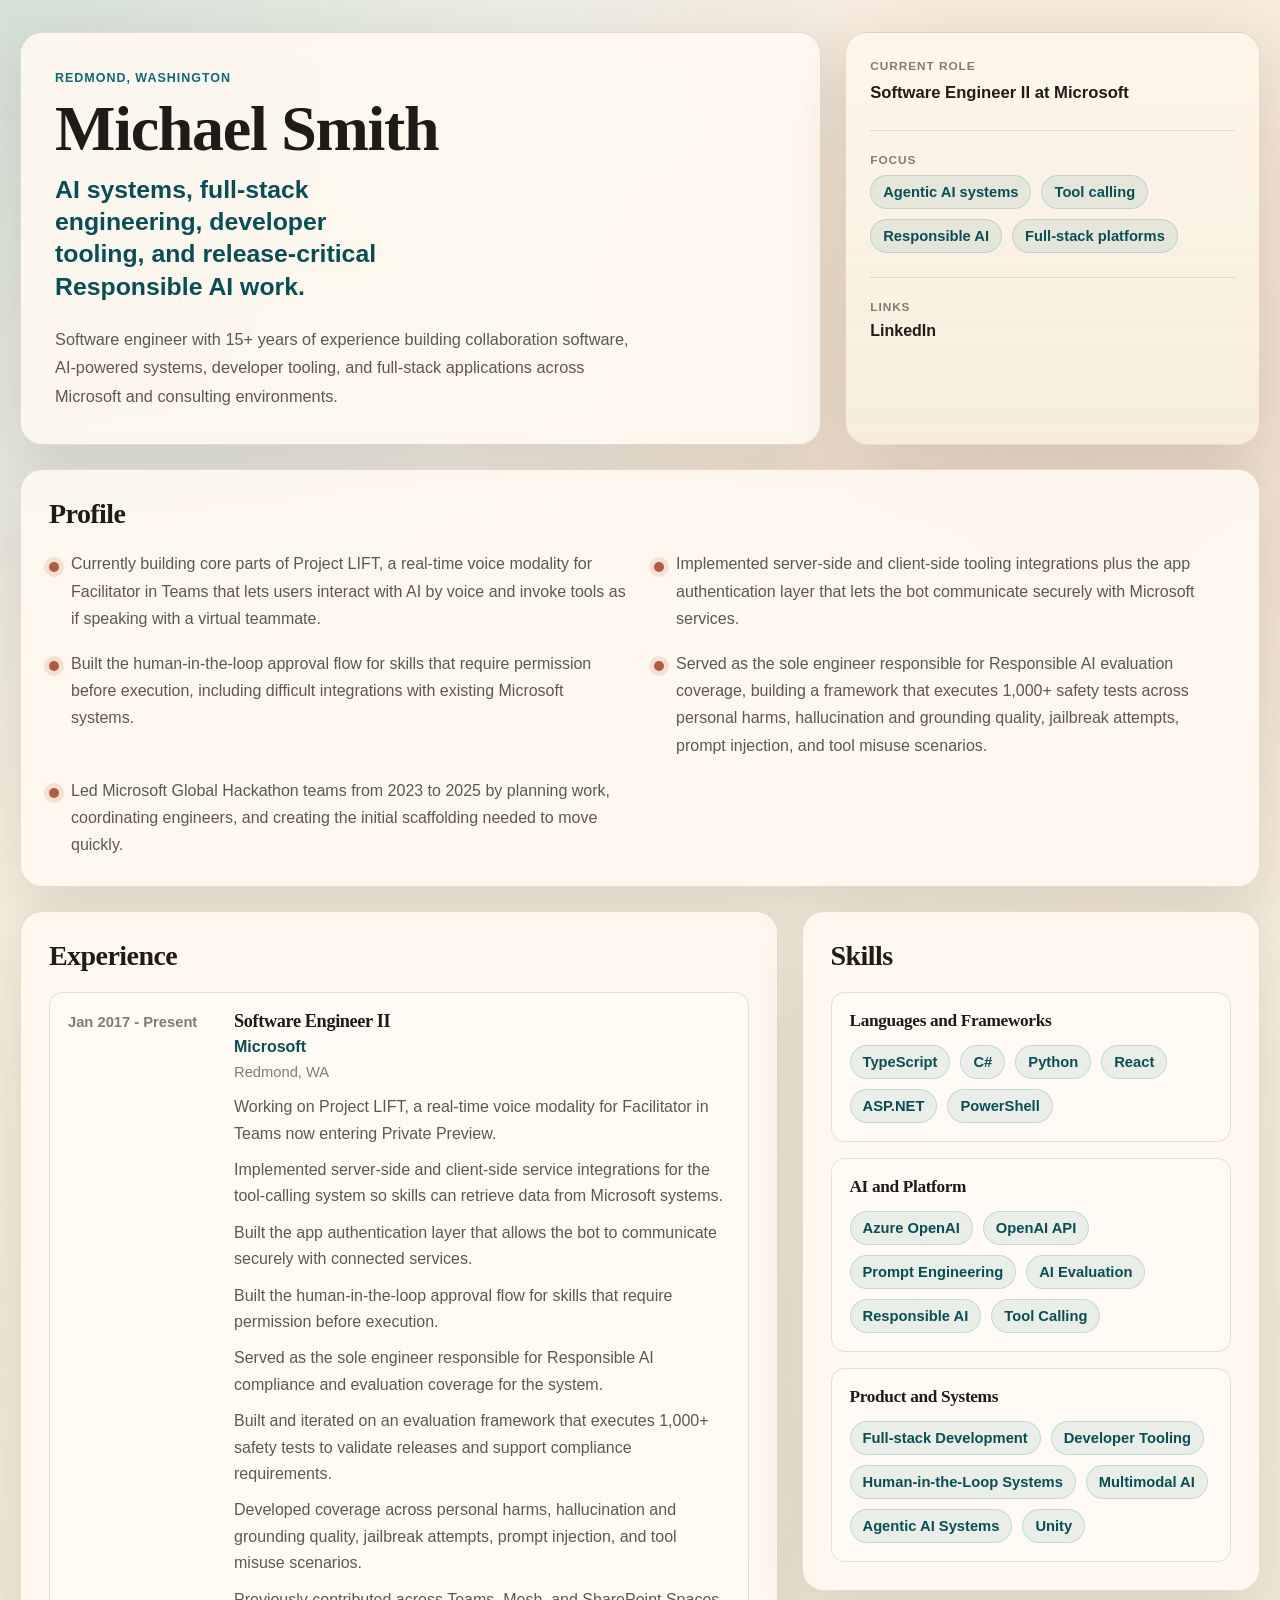
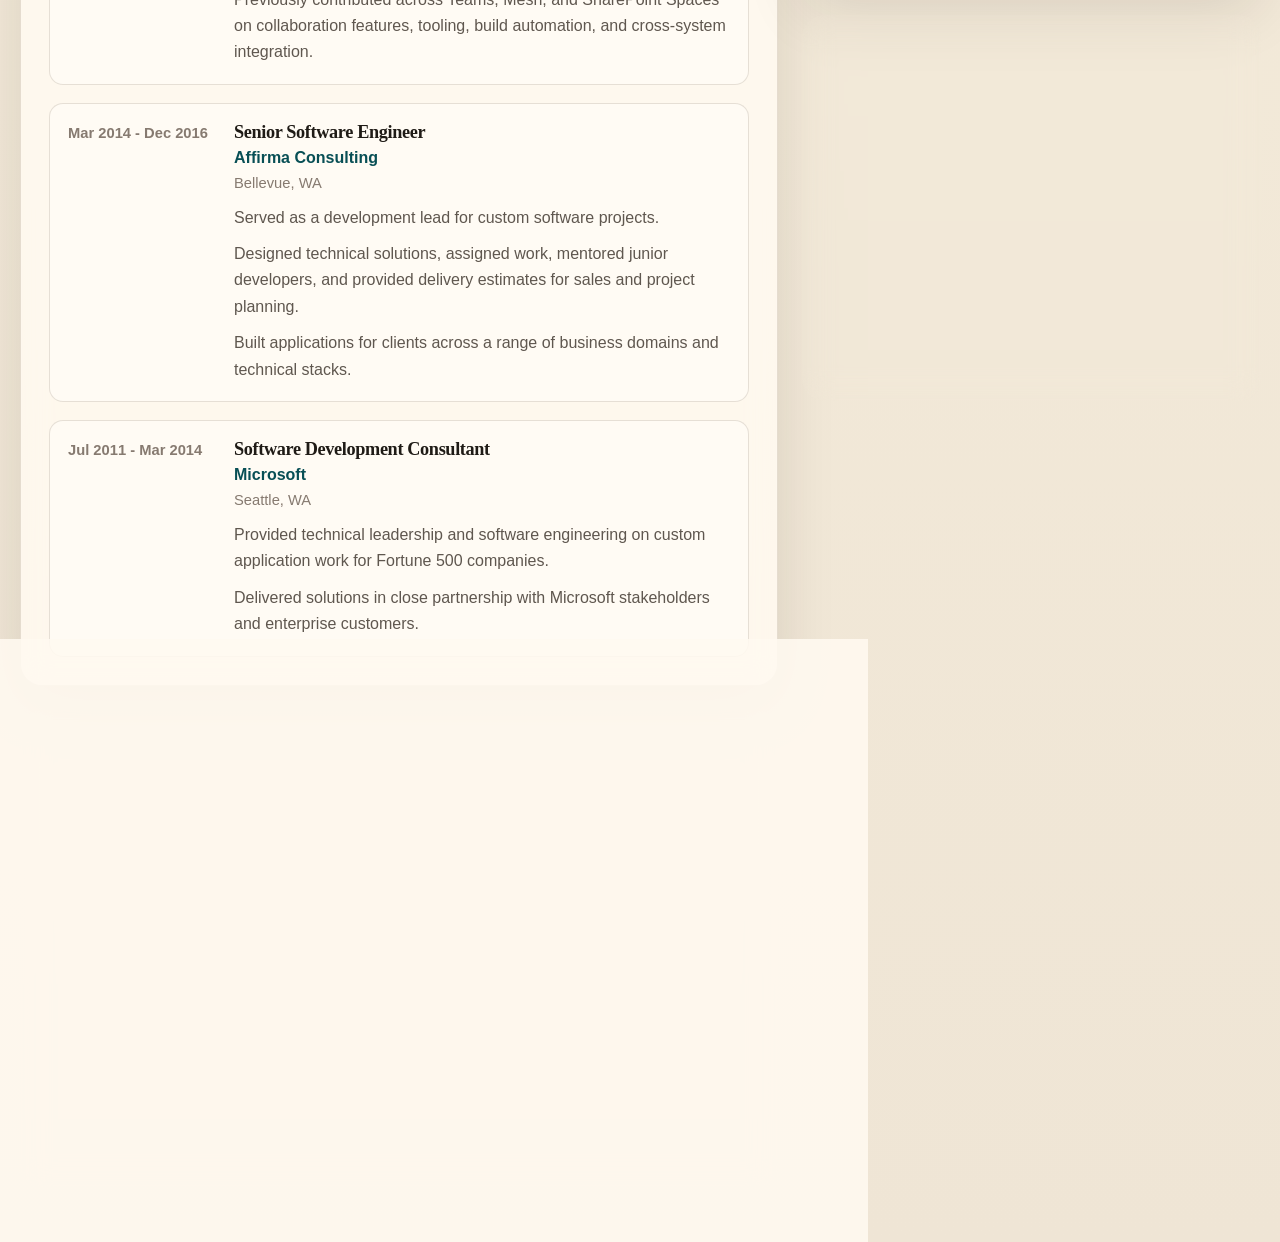
==== index.html @ fc7ee1d2 "Static site updates" ====
<!DOCTYPE html>
<html lang="en">
<head>
  <meta charset="UTF-8">
  <meta name="viewport" content="width=device-width, initial-scale=1.0">
  <meta name="description" content="Resume site for Michael Smith, Software Engineer II at Microsoft focused on AI systems, developer tooling, and full-stack engineering.">
  <title>Michael Smith | Resume</title>
  <link rel="stylesheet" href="styles.css">
</head>
<body>
  <div class="page-shell">
    <header class="hero">
      <div class="hero-copy">
        <p class="eyebrow" id="hero-location"></p>
        <h1 id="hero-name"></h1>
        <p class="hero-title" id="hero-headline"></p>
        <p class="hero-summary" id="hero-summary"></p>
      </div>
      <aside class="hero-card">
        <div class="hero-card-section">
          <p class="card-label">Current role</p>
          <p class="card-value" id="hero-role"></p>
        </div>
        <div class="hero-card-section">
          <p class="card-label">Focus</p>
          <ul class="tag-list" id="hero-focus"></ul>
        </div>
        <div class="hero-card-section">
          <p class="card-label">Links</p>
          <ul class="link-list" id="hero-links"></ul>
        </div>
      </aside>
    </header>

    <main class="content-grid">
      <section class="content-panel section-summary">
        <h2>Profile</h2>
        <div id="profile-points" class="bullet-list"></div>
      </section>

      <section class="content-panel section-experience">
        <h2>Experience</h2>
        <div id="experience-list" class="timeline"></div>
      </section>

      <section class="content-panel section-projects">
        <h2>Selected Projects</h2>
        <div id="project-list" class="stack-list"></div>
      </section>

      <section class="content-panel section-skills">
        <h2>Skills</h2>
        <div id="skill-groups" class="skill-groups"></div>
      </section>

      <section class="content-panel section-education">
        <h2>Education</h2>
        <div id="education-list" class="stack-list"></div>
      </section>
    </main>
  </div>

  <script src="resume-data.js"></script>
  <script src="app.js"></script>
</body>
</html>
---- styles.css ----
:root {
  --bg: #f5efe3;
  --bg-accent: #e8dcc1;
  --panel: rgba(255, 250, 241, 0.88);
  --panel-strong: rgba(255, 248, 236, 0.96);
  --text: #1f1b16;
  --muted: #5f574f;
  --soft: #867a70;
  --line: rgba(77, 57, 34, 0.14);
  --accent: #0b6b73;
  --accent-strong: #084f55;
  --accent-warm: #b55a3c;
  --shadow: 0 20px 60px rgba(39, 28, 14, 0.12);
  --radius: 22px;
  --radius-sm: 14px;
  --content-width: 1360px;
  --body-font: "Aptos", "Segoe UI Variable Text", "Segoe UI", sans-serif;
  --display-font: "Iowan Old Style", "Palatino Linotype", "Book Antiqua", serif;
}

* {
  box-sizing: border-box;
}

html {
  scroll-behavior: smooth;
}

body {
  margin: 0;
  min-height: 100vh;
  font-family: var(--body-font);
  color: var(--text);
  background:
    radial-gradient(circle at top left, rgba(11, 107, 115, 0.16), transparent 28%),
    radial-gradient(circle at 85% 12%, rgba(181, 90, 60, 0.18), transparent 24%),
    linear-gradient(180deg, #fbf6ea 0%, #f3ead9 46%, #efe5d5 100%);
}

body::before {
  content: "";
  position: fixed;
  inset: 0;
  pointer-events: none;
  background-image:
    linear-gradient(rgba(255, 255, 255, 0.22) 1px, transparent 1px),
    linear-gradient(90deg, rgba(255, 255, 255, 0.18) 1px, transparent 1px);
  background-size: 48px 48px;
  mask-image: linear-gradient(180deg, rgba(0, 0, 0, 0.35), transparent 70%);
}

.page-shell {
  position: relative;
  width: min(100% - 40px, var(--content-width));
  margin: 0 auto;
  padding: 32px 0 56px;
}

.hero {
  display: grid;
  grid-template-columns: minmax(0, 1.7fr) minmax(320px, 0.88fr);
  gap: 24px;
  align-items: stretch;
  margin-bottom: 24px;
}

.hero-copy,
.hero-card,
.content-panel {
  border: 1px solid var(--line);
  background: var(--panel);
  border-radius: var(--radius);
  box-shadow: var(--shadow);
  backdrop-filter: blur(14px);
}

.hero-copy {
  padding: 38px 34px 34px;
}

.eyebrow {
  margin: 0 0 14px;
  color: var(--accent);
  font-weight: 700;
  letter-spacing: 0.08em;
  text-transform: uppercase;
  font-size: 0.78rem;
}

h1,
h2,
h3 {
  font-family: var(--display-font);
  letter-spacing: -0.02em;
}

h1 {
  margin: 0;
  font-size: clamp(2.6rem, 5vw, 4.6rem);
  line-height: 0.95;
}

.hero-title {
  margin: 14px 0 0;
  max-width: 24ch;
  color: var(--accent-strong);
  font-size: clamp(1.2rem, 2vw, 1.55rem);
  line-height: 1.3;
  font-weight: 700;
}

.hero-summary {
  margin: 22px 0 0;
  max-width: 64ch;
  color: var(--muted);
  font-size: 1.02rem;
  line-height: 1.75;
}

.hero-card {
  padding: 26px 24px;
  background:
    linear-gradient(180deg, rgba(255, 247, 235, 0.97), rgba(245, 235, 219, 0.92)),
    var(--panel-strong);
}

.hero-card-section + .hero-card-section {
  margin-top: 24px;
  padding-top: 22px;
  border-top: 1px solid var(--line);
}

.card-label {
  margin: 0 0 8px;
  color: var(--soft);
  text-transform: uppercase;
  letter-spacing: 0.08em;
  font-size: 0.74rem;
  font-weight: 700;
}

.card-value {
  margin: 0;
  font-size: 1.04rem;
  line-height: 1.5;
  font-weight: 700;
}

.tag-list,
.link-list,
.bullet-list ul,
.entry-bullets,
.chip-list {
  list-style: none;
  padding: 0;
  margin: 0;
}

.tag-list,
.chip-list {
  display: flex;
  flex-wrap: wrap;
  gap: 10px;
}

.tag-list li,
.chip-list li {
  padding: 8px 12px;
  border-radius: 999px;
  background: rgba(11, 107, 115, 0.09);
  color: var(--accent-strong);
  border: 1px solid rgba(11, 107, 115, 0.16);
  font-size: 0.92rem;
  font-weight: 600;
}

.link-list {
  display: grid;
  gap: 10px;
}

.link-list a {
  color: var(--text);
  text-decoration: none;
  font-weight: 600;
}

.link-list a:hover,
.link-list a:focus-visible {
  color: var(--accent);
}

.content-grid {
  display: grid;
  grid-template-columns: minmax(0, 1.52fr) minmax(320px, 0.92fr);
  grid-template-areas:
    "summary summary"
    "experience skills"
    "experience education"
    "projects education";
  gap: 24px;
  align-items: start;
}

.content-panel {
  padding: 28px;
  animation: rise 560ms ease both;
}

.section-summary,
.section-experience,
.section-projects {
  grid-column: 1;
}

.section-skills,
.section-education {
  grid-column: 2;
}

.section-summary {
  grid-area: summary;
}

.section-experience {
  grid-area: experience;
}

.section-projects {
  grid-area: projects;
}

.section-skills {
  grid-area: skills;
}

.section-education {
  grid-area: education;
}

.section-summary {
  animation-delay: 50ms;
}

.section-experience {
  animation-delay: 120ms;
}

.section-projects {
  animation-delay: 180ms;
}

.section-skills {
  animation-delay: 90ms;
}

.section-education {
  animation-delay: 160ms;
}

h2 {
  margin: 0 0 20px;
  font-size: 1.75rem;
}

.bullet-list ul {
  display: grid;
  gap: 14px;
}

.bullet-list li {
  position: relative;
  padding-left: 22px;
  color: var(--muted);
  line-height: 1.7;
}

.bullet-list li::before {
  content: "";
  position: absolute;
  left: 0;
  top: 0.72em;
  width: 10px;
  height: 10px;
  border-radius: 50%;
  background: var(--accent-warm);
  box-shadow: 0 0 0 5px rgba(181, 90, 60, 0.14);
}

.timeline {
  display: grid;
  gap: 18px;
}

.timeline-entry,
.stack-entry,
.skill-group {
  border: 1px solid var(--line);
  border-radius: var(--radius-sm);
  background: rgba(255, 252, 246, 0.82);
}

.timeline-entry {
  display: grid;
  grid-template-columns: 148px minmax(0, 1fr);
  gap: 18px;
  padding: 18px;
}

.entry-dates {
  color: var(--soft);
  font-size: 0.92rem;
  line-height: 1.5;
  font-weight: 700;
}

.entry-role {
  margin: 0;
  font-size: 1.14rem;
}

.entry-company {
  margin: 6px 0 0;
  color: var(--accent-strong);
  font-weight: 700;
}

.entry-location {
  margin: 8px 0 0;
  color: var(--soft);
  font-size: 0.92rem;
}

.entry-bullets {
  display: grid;
  gap: 10px;
  margin-top: 14px;
}

.entry-bullets li {
  color: var(--muted);
  line-height: 1.65;
}

.stack-list {
  display: grid;
  gap: 16px;
}

.stack-entry {
  padding: 18px;
}

.stack-head {
  display: flex;
  justify-content: space-between;
  gap: 16px;
  align-items: baseline;
}

.stack-title {
  margin: 0;
  font-size: 1.12rem;
}

.stack-meta {
  color: var(--soft);
  font-size: 0.92rem;
  white-space: nowrap;
}

.stack-subtitle {
  margin: 6px 0 0;
  color: var(--accent-strong);
  font-weight: 700;
}

.stack-entry p {
  margin: 12px 0 0;
  color: var(--muted);
  line-height: 1.65;
}

.skill-groups {
  display: grid;
  gap: 16px;
}

.skill-group {
  padding: 18px;
}

.skill-group h3 {
  margin: 0 0 14px;
  font-size: 1.08rem;
}

@keyframes rise {
  from {
    opacity: 0;
    transform: translateY(16px);
  }

  to {
    opacity: 1;
    transform: translateY(0);
  }
}

@media (max-width: 980px) {
  .hero {
    grid-template-columns: 1fr;
  }

  .content-grid {
    grid-template-columns: 1fr;
    grid-template-areas:
      "summary"
      "experience"
      "projects"
      "skills"
      "education";
  }

  .section-summary,
  .section-experience,
  .section-projects,
  .section-skills,
  .section-education {
    grid-column: auto;
  }
}

@media (min-width: 1100px) {
  .section-summary .bullet-list ul {
    grid-template-columns: repeat(2, minmax(0, 1fr));
    column-gap: 28px;
    row-gap: 18px;
  }
}

@media (max-width: 720px) {
  .page-shell {
    width: min(100% - 18px, var(--content-width));
    padding-top: 18px;
  }

  .hero-copy,
  .hero-card,
  .content-panel {
    padding: 22px;
  }

  .timeline-entry {
    grid-template-columns: 1fr;
  }

  .stack-head {
    flex-direction: column;
    align-items: flex-start;
  }
}

@media print {
  body {
    background: #ffffff;
  }

  body::before {
    display: none;
  }

  .page-shell {
    width: 100%;
    margin: 0;
    padding: 0;
  }

  .hero-copy,
  .hero-card,
  .content-panel,
  .timeline-entry,
  .stack-entry,
  .skill-group {
    box-shadow: none;
    background: #ffffff;
    border-color: rgba(0, 0, 0, 0.14);
  }
}
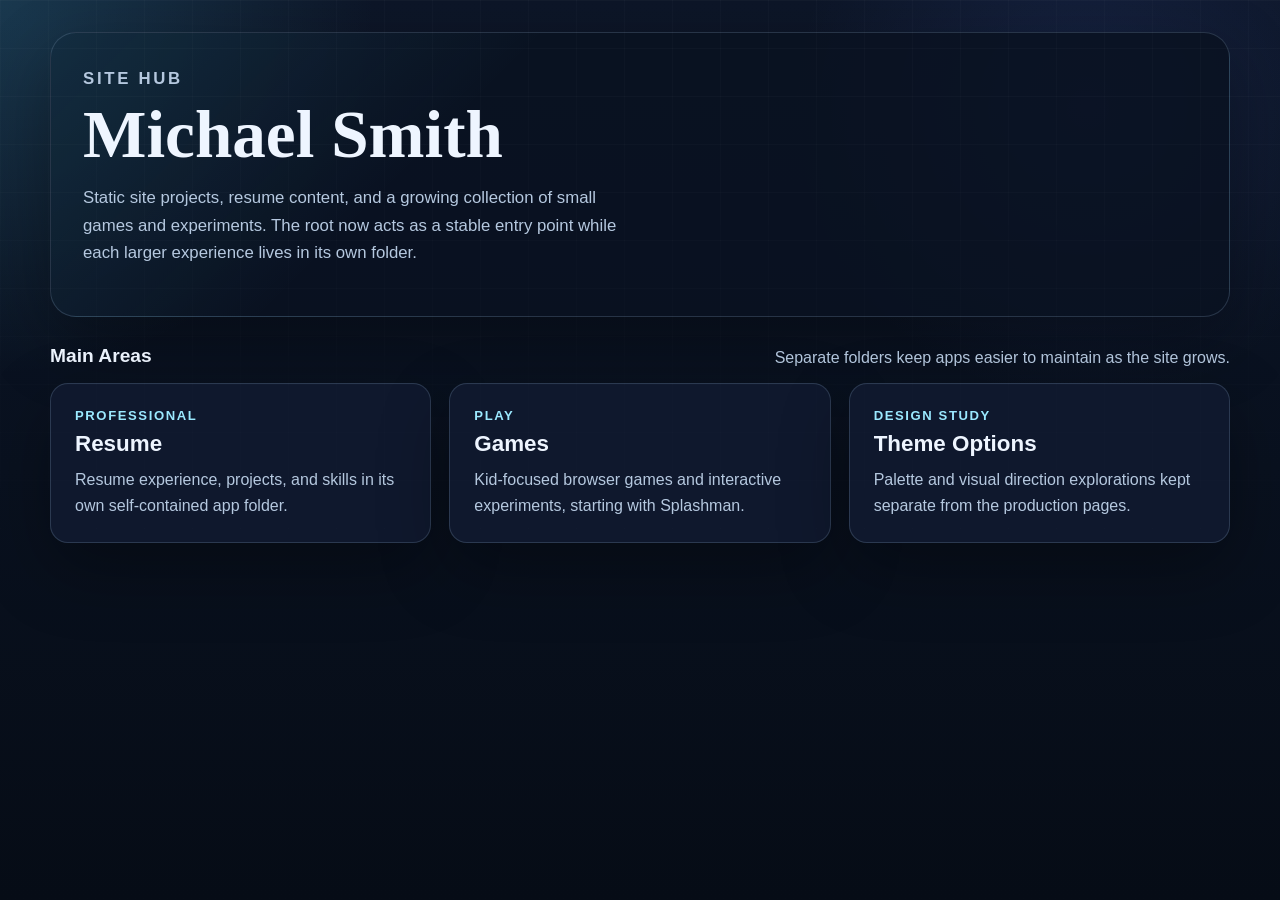
==== commit fefb2857: "Restructure site to clean it up a bit" ====
--- a/index.html
+++ b/index.html
@@ -3,64 +3,44 @@
 <head>
   <meta charset="UTF-8">
   <meta name="viewport" content="width=device-width, initial-scale=1.0">
-  <meta name="description" content="Resume site for Michael Smith, Software Engineer II at Microsoft focused on AI systems, developer tooling, and full-stack engineering.">
-  <title>Michael Smith | Resume</title>
-  <link rel="stylesheet" href="styles.css">
+  <meta name="description" content="Michael Smith's site hub for resume content, games, and experiments.">
+  <title>Michael Smith</title>
+  <link rel="stylesheet" href="shared/css/hub.css">
 </head>
 <body>
-  <div class="page-shell">
-    <header class="hero">
-      <div class="hero-copy">
-        <p class="eyebrow" id="hero-location"></p>
-        <h1 id="hero-name"></h1>
-        <p class="hero-title" id="hero-headline"></p>
-        <p class="hero-summary" id="hero-summary"></p>
+  <main class="site-shell">
+    <section class="hero">
+      <p class="eyebrow">Site Hub</p>
+      <h1>Michael Smith</h1>
+      <p>
+        Static site projects, resume content, and a growing collection of small games and experiments. The root now
+        acts as a stable entry point while each larger experience lives in its own folder.
+      </p>
+    </section>
+
+    <section class="section">
+      <div class="section-header">
+        <h2>Main Areas</h2>
+        <p>Separate folders keep apps easier to maintain as the site grows.</p>
       </div>
-      <aside class="hero-card">
-        <div class="hero-card-section">
-          <p class="card-label">Current role</p>
-          <p class="card-value" id="hero-role"></p>
-        </div>
-        <div class="hero-card-section">
-          <p class="card-label">Focus</p>
-          <ul class="tag-list" id="hero-focus"></ul>
-        </div>
-        <div class="hero-card-section">
-          <p class="card-label">Links</p>
-          <ul class="link-list" id="hero-links"></ul>
-        </div>
-      </aside>
-    </header>
-
-    <main class="content-grid">
-      <section class="content-panel section-summary">
-        <h2>Profile</h2>
-        <div id="profile-points" class="bullet-list"></div>
-      </section>
-
-      <section class="content-panel section-experience">
-        <h2>Experience</h2>
-        <div id="experience-list" class="timeline"></div>
-      </section>
-
-      <section class="content-panel section-projects">
-        <h2>Selected Projects</h2>
-        <div id="project-list" class="stack-list"></div>
-      </section>
-
-      <section class="content-panel section-skills">
-        <h2>Skills</h2>
-        <div id="skill-groups" class="skill-groups"></div>
-      </section>
-
-      <section class="content-panel section-education">
-        <h2>Education</h2>
-        <div id="education-list" class="stack-list"></div>
-      </section>
-    </main>
-  </div>
-
-  <script src="resume-data.js"></script>
-  <script src="app.js"></script>
+      <div class="card-grid">
+        <a class="card" href="resume/index.html">
+          <p class="card-label">Professional</p>
+          <h2 class="card-title">Resume</h2>
+          <p class="card-copy">Resume experience, projects, and skills in its own self-contained app folder.</p>
+        </a>
+        <a class="card" href="games/index.html">
+          <p class="card-label">Play</p>
+          <h2 class="card-title">Games</h2>
+          <p class="card-copy">Kid-focused browser games and interactive experiments, starting with Splashman.</p>
+        </a>
+        <a class="card" href="experiments/theme-options/index.html">
+          <p class="card-label">Design Study</p>
+          <h2 class="card-title">Theme Options</h2>
+          <p class="card-copy">Palette and visual direction explorations kept separate from the production pages.</p>
+        </a>
+      </div>
+    </section>
+  </main>
 </body>
 </html>
--- a/shared/css/hub.css
+++ b/shared/css/hub.css
@@ -0,0 +1,183 @@
+:root {
+  --bg: #08111f;
+  --bg-soft: #0f1b31;
+  --panel: rgba(10, 18, 33, 0.86);
+  --panel-strong: rgba(16, 26, 46, 0.96);
+  --text: #eef5ff;
+  --muted: #b5c8df;
+  --line: rgba(136, 164, 194, 0.24);
+  --accent: #52d5ff;
+  --accent-soft: #9be9ff;
+  --shadow: 0 26px 70px rgba(0, 0, 0, 0.32);
+  --radius: 26px;
+  --radius-sm: 18px;
+  --body-font: "Aptos", "Segoe UI Variable Text", "Segoe UI", sans-serif;
+  --display-font: "Iowan Old Style", "Palatino Linotype", "Book Antiqua", serif;
+}
+
+* {
+  box-sizing: border-box;
+}
+
+body {
+  margin: 0;
+  min-height: 100vh;
+  font-family: var(--body-font);
+  color: var(--text);
+  background:
+    radial-gradient(circle at top left, rgba(82, 213, 255, 0.18), transparent 24%),
+    radial-gradient(circle at 85% 12%, rgba(88, 125, 255, 0.12), transparent 22%),
+    linear-gradient(180deg, #0d1628 0%, #09111f 52%, #060c16 100%);
+}
+
+body::before {
+  content: "";
+  position: fixed;
+  inset: 0;
+  pointer-events: none;
+  background-image:
+    linear-gradient(rgba(255, 255, 255, 0.04) 1px, transparent 1px),
+    linear-gradient(90deg, rgba(255, 255, 255, 0.03) 1px, transparent 1px);
+  background-size: 48px 48px;
+  mask-image: linear-gradient(180deg, rgba(0, 0, 0, 0.65), transparent 76%);
+}
+
+.site-shell {
+  width: min(100% - 32px, 1180px);
+  margin: 0 auto;
+  padding: 32px 0 56px;
+}
+
+.hero {
+  padding: 32px;
+  border: 1px solid var(--line);
+  border-radius: var(--radius);
+  background:
+    linear-gradient(135deg, rgba(82, 213, 255, 0.12), transparent 34%),
+    var(--panel);
+  box-shadow: var(--shadow);
+}
+
+.eyebrow {
+  margin: 0 0 10px;
+  font-size: 0.86rem;
+  font-weight: 700;
+  letter-spacing: 0.16em;
+  text-transform: uppercase;
+  color: var(--accent-soft);
+}
+
+.hero h1 {
+  margin: 0;
+  font-family: var(--display-font);
+  font-size: clamp(2.3rem, 6vw, 4.2rem);
+  line-height: 0.96;
+}
+
+.hero p {
+  max-width: 60ch;
+  color: var(--muted);
+  font-size: 1.05rem;
+  line-height: 1.65;
+}
+
+.section {
+  margin-top: 28px;
+}
+
+.section-header {
+  display: flex;
+  justify-content: space-between;
+  align-items: end;
+  gap: 16px;
+  margin-bottom: 16px;
+}
+
+.section-header h2 {
+  margin: 0;
+  font-size: 1.2rem;
+}
+
+.section-header p {
+  margin: 0;
+  color: var(--muted);
+}
+
+.card-grid {
+  display: grid;
+  gap: 18px;
+  grid-template-columns: repeat(auto-fit, minmax(240px, 1fr));
+}
+
+.card {
+  display: block;
+  padding: 24px;
+  border: 1px solid var(--line);
+  border-radius: var(--radius-sm);
+  background: var(--panel-strong);
+  color: inherit;
+  text-decoration: none;
+  box-shadow: var(--shadow);
+  transition: transform 160ms ease, border-color 160ms ease, background 160ms ease;
+}
+
+.card:hover,
+.card:focus-visible {
+  transform: translateY(-2px);
+  border-color: rgba(82, 213, 255, 0.5);
+  background: rgba(18, 30, 52, 0.98);
+}
+
+.card-label {
+  margin: 0 0 8px;
+  color: var(--accent-soft);
+  font-size: 0.82rem;
+  font-weight: 700;
+  letter-spacing: 0.12em;
+  text-transform: uppercase;
+}
+
+.card-title {
+  margin: 0 0 10px;
+  font-size: 1.4rem;
+}
+
+.card-copy {
+  margin: 0;
+  color: var(--muted);
+  line-height: 1.6;
+}
+
+.link-row {
+  display: flex;
+  flex-wrap: wrap;
+  gap: 12px;
+  margin-top: 18px;
+}
+
+.text-link {
+  color: var(--accent);
+  text-decoration: none;
+  font-weight: 700;
+}
+
+.text-link:hover,
+.text-link:focus-visible {
+  text-decoration: underline;
+}
+
+@media (max-width: 720px) {
+  .site-shell {
+    width: min(100% - 20px, 1180px);
+    padding-top: 20px;
+  }
+
+  .hero {
+    padding: 24px;
+  }
+
+  .section-header {
+    align-items: start;
+    flex-direction: column;
+  }
+}
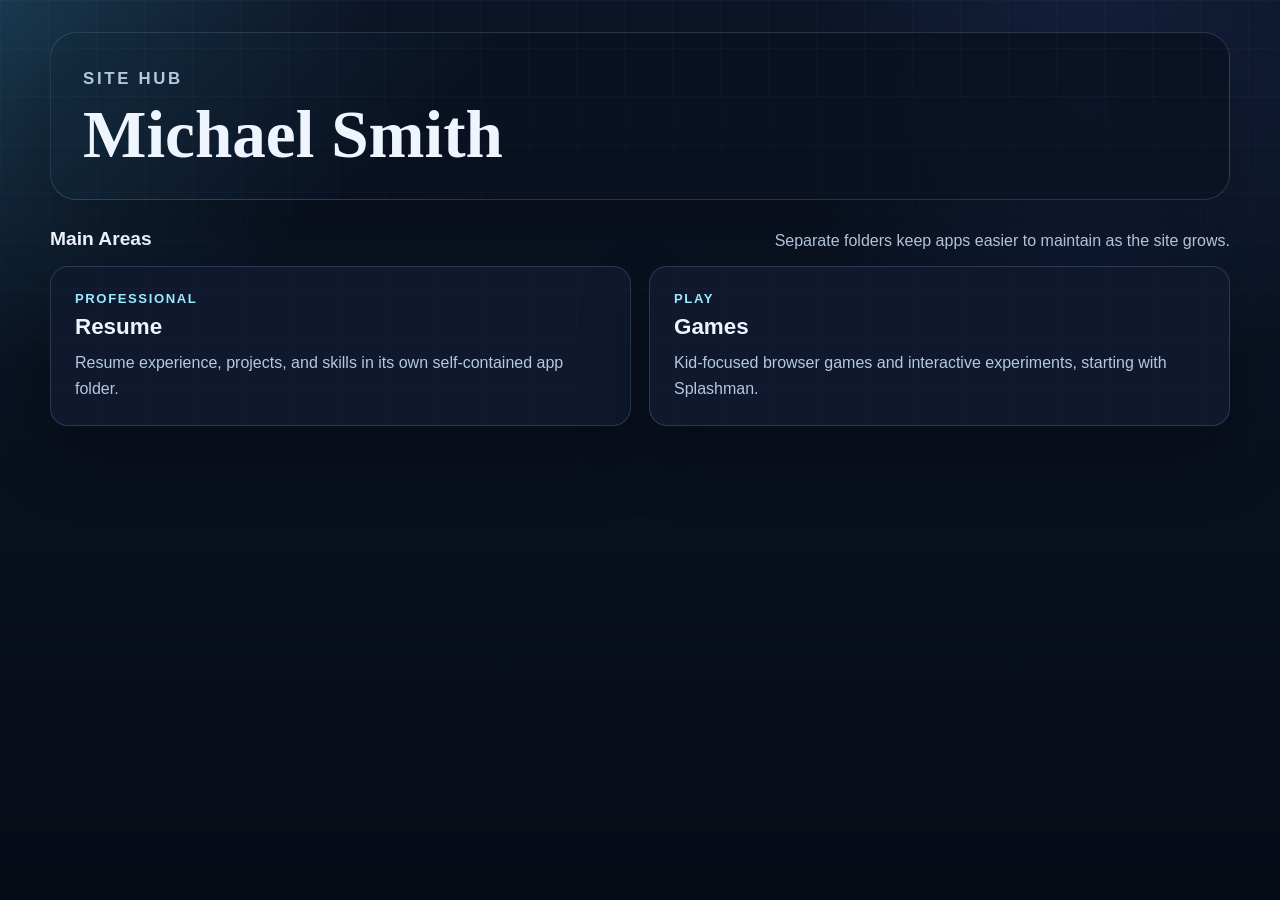
==== commit c3a22979: "Fix landing page" ====
--- a/index.html
+++ b/index.html
@@ -12,10 +12,6 @@
     <section class="hero">
       <p class="eyebrow">Site Hub</p>
       <h1>Michael Smith</h1>
-      <p>
-        Static site projects, resume content, and a growing collection of small games and experiments. The root now
-        acts as a stable entry point while each larger experience lives in its own folder.
-      </p>
     </section>
 
     <section class="section">
@@ -34,11 +30,6 @@
           <h2 class="card-title">Games</h2>
           <p class="card-copy">Kid-focused browser games and interactive experiments, starting with Splashman.</p>
         </a>
-        <a class="card" href="experiments/theme-options/index.html">
-          <p class="card-label">Design Study</p>
-          <h2 class="card-title">Theme Options</h2>
-          <p class="card-copy">Palette and visual direction explorations kept separate from the production pages.</p>
-        </a>
       </div>
     </section>
   </main>
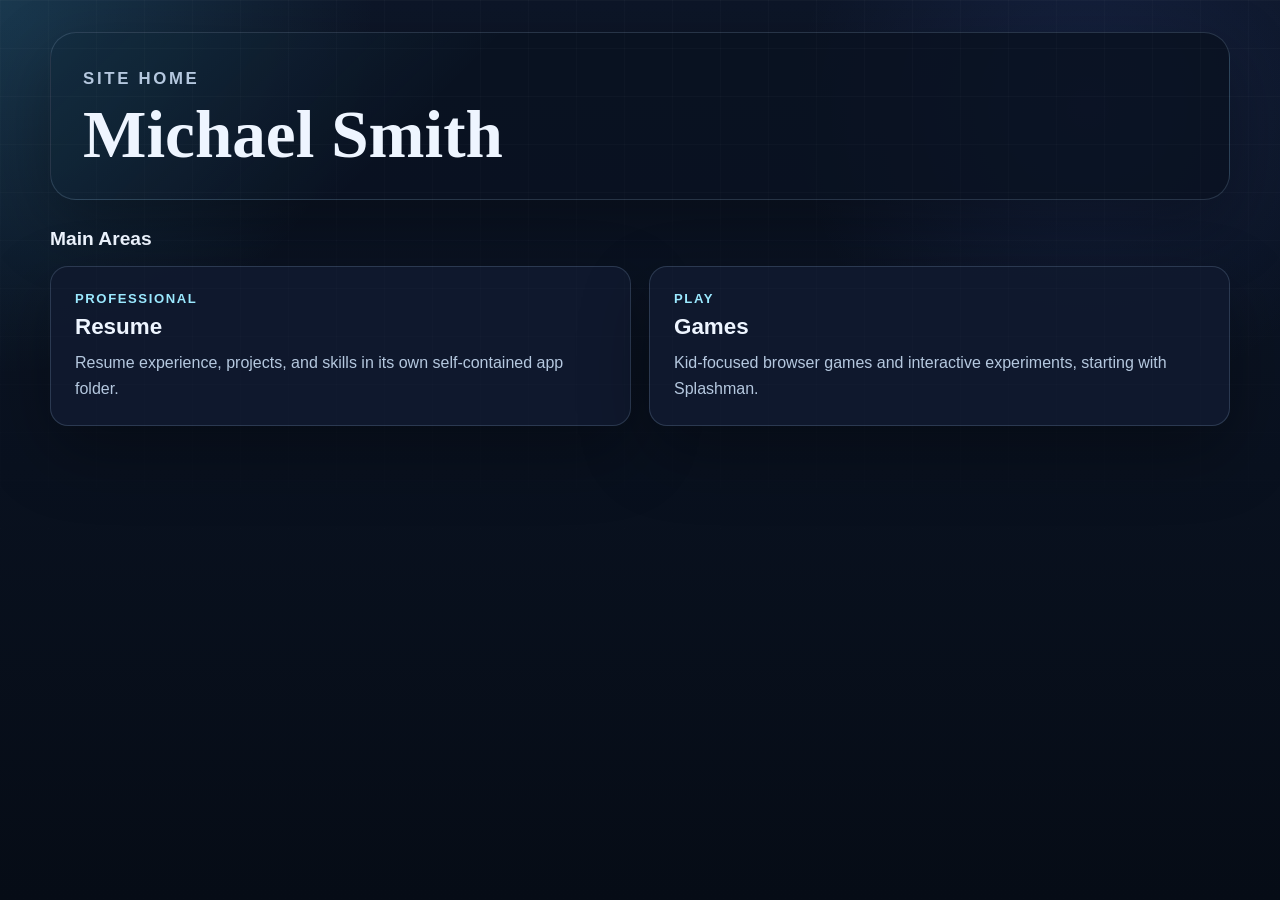
==== commit 2111b1a2: "A couple more fixes" ====
--- a/index.html
+++ b/index.html
@@ -10,14 +10,13 @@
 <body>
   <main class="site-shell">
     <section class="hero">
-      <p class="eyebrow">Site Hub</p>
+      <p class="eyebrow">Site Home</p>
       <h1>Michael Smith</h1>
     </section>
 
     <section class="section">
       <div class="section-header">
         <h2>Main Areas</h2>
-        <p>Separate folders keep apps easier to maintain as the site grows.</p>
       </div>
       <div class="card-grid">
         <a class="card" href="resume/index.html">
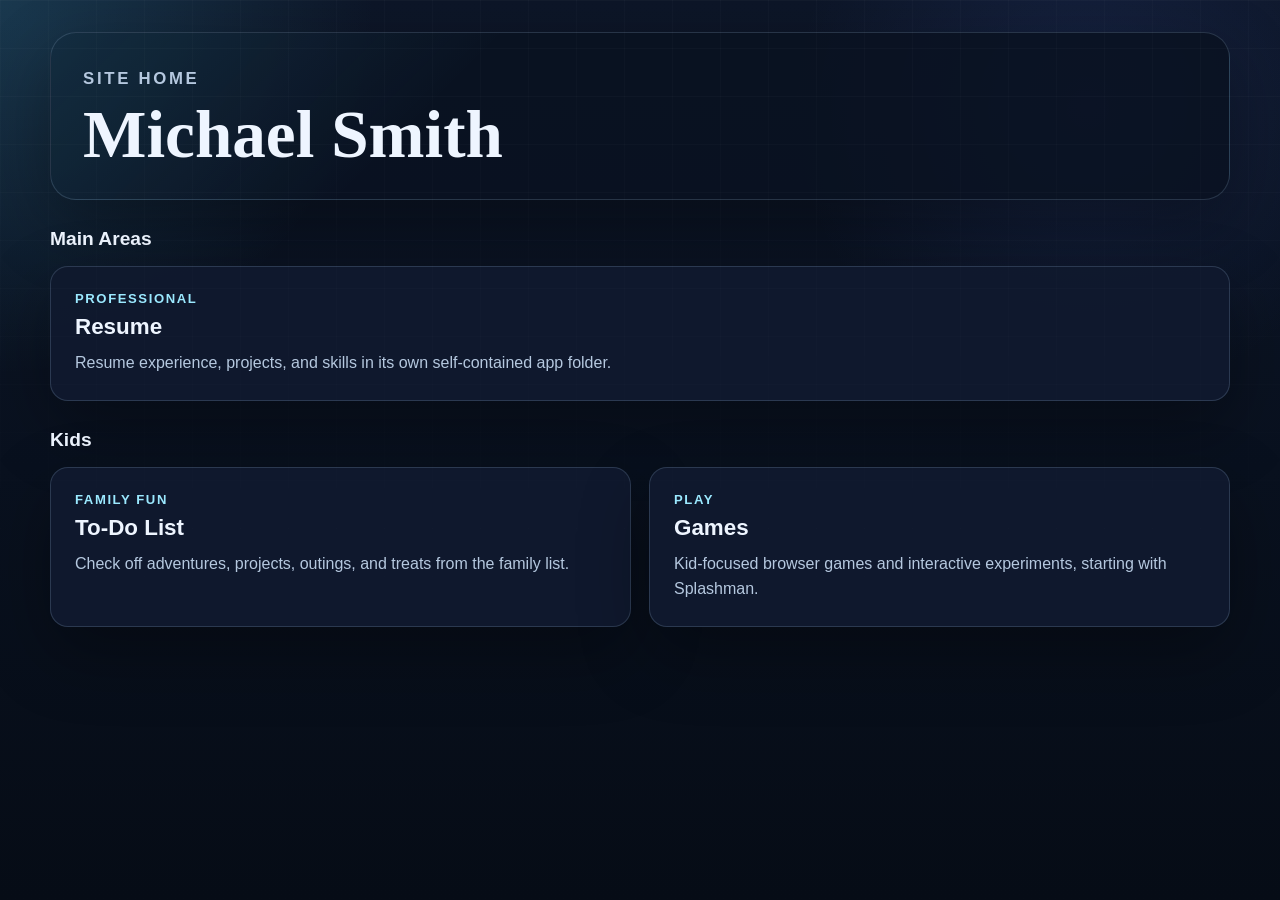
==== commit 31d05f10: "Add kids todo list and remove old trip pages" ====
--- a/index.html
+++ b/index.html
@@ -24,6 +24,19 @@
           <h2 class="card-title">Resume</h2>
           <p class="card-copy">Resume experience, projects, and skills in its own self-contained app folder.</p>
         </a>
+      </div>
+    </section>
+
+    <section class="section">
+      <div class="section-header">
+        <h2>Kids</h2>
+      </div>
+      <div class="card-grid">
+        <a class="card" href="todo.html">
+          <p class="card-label">Family Fun</p>
+          <h2 class="card-title">To-Do List</h2>
+          <p class="card-copy">Check off adventures, projects, outings, and treats from the family list.</p>
+        </a>
         <a class="card" href="games/index.html">
           <p class="card-label">Play</p>
           <h2 class="card-title">Games</h2>
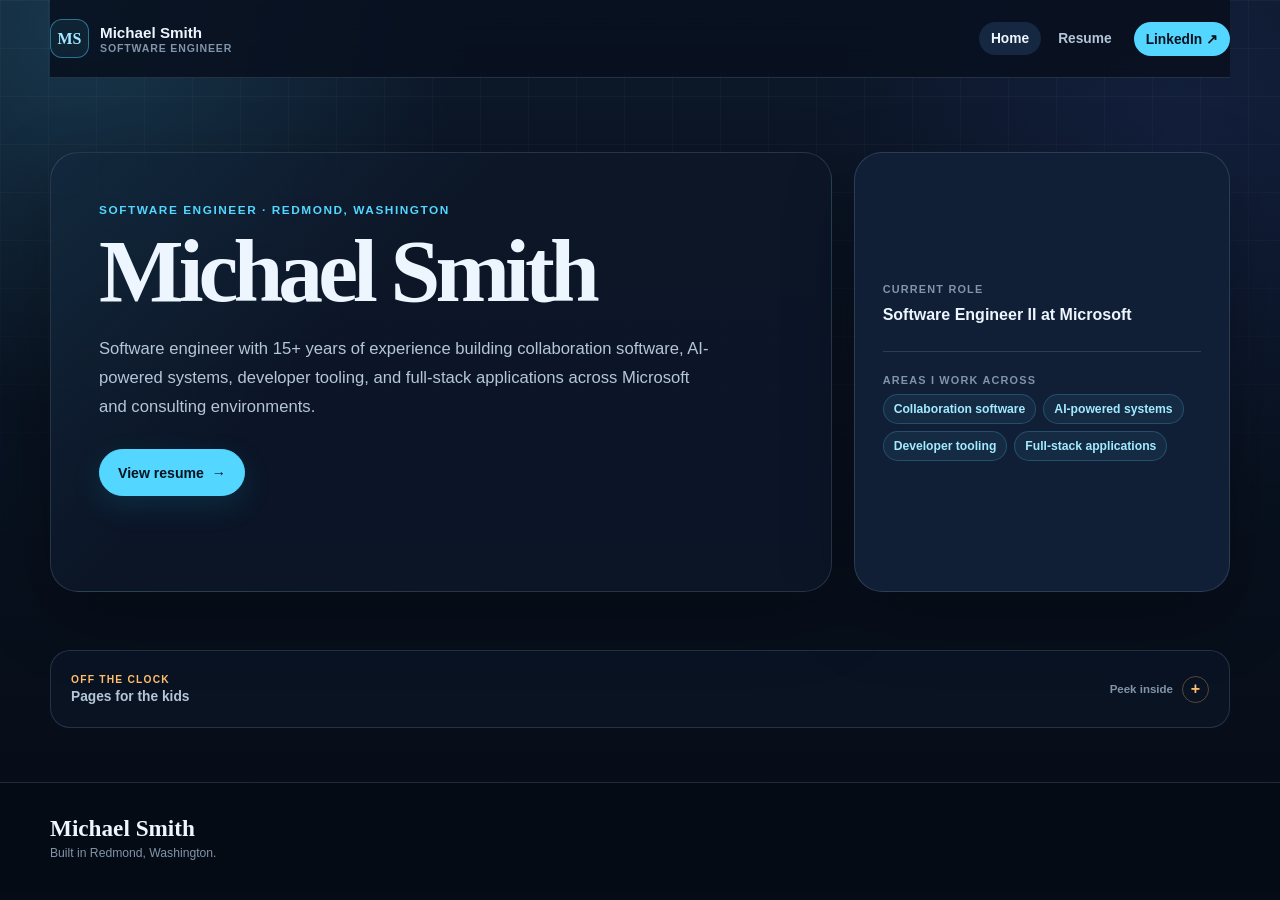
==== commit 13562dd4: "Redesign home and resume pages" ====
--- a/index.html
+++ b/index.html
@@ -1,49 +1,103 @@
-<!DOCTYPE html>
+<!doctype html>
 <html lang="en">
 <head>
-  <meta charset="UTF-8">
-  <meta name="viewport" content="width=device-width, initial-scale=1.0">
-  <meta name="description" content="Michael Smith's site hub for resume content, games, and experiments.">
+  <meta charset="utf-8">
+  <meta name="viewport" content="width=device-width, initial-scale=1">
+  <meta name="description" content="Michael Smith, a software engineer building collaboration software, AI-powered systems, developer tooling, and full-stack applications.">
+  <link rel="canonical" href="https://mikelikescoding.com/">
+  <meta property="og:type" content="website">
+  <meta property="og:url" content="https://mikelikescoding.com/">
+  <meta property="og:title" content="Michael Smith">
+  <meta property="og:description" content="Software engineer building collaboration software, AI-powered systems, developer tooling, and full-stack applications.">
+  <meta property="og:image" content="https://mikelikescoding.com/og.png">
+  <meta property="og:image:width" content="1200">
+  <meta property="og:image:height" content="630">
+  <meta property="og:image:alt" content="Michael Smith — Software engineer">
+  <meta name="twitter:card" content="summary_large_image">
+  <meta name="twitter:title" content="Michael Smith">
+  <meta name="twitter:description" content="Software engineer building collaboration software, AI-powered systems, developer tooling, and full-stack applications.">
+  <meta name="twitter:image" content="https://mikelikescoding.com/og.png">
+  <meta name="twitter:image:alt" content="Michael Smith — Software engineer">
   <title>Michael Smith</title>
-  <link rel="stylesheet" href="shared/css/hub.css">
+  <link rel="stylesheet" href="shared/css/portfolio.css">
 </head>
 <body>
-  <main class="site-shell">
-    <section class="hero">
-      <p class="eyebrow">Site Home</p>
-      <h1>Michael Smith</h1>
+  <a class="skip-link" href="#main">Skip to content</a>
+
+  <header class="site-header">
+    <a class="brand" href="index.html" aria-label="Michael Smith home">
+      <span class="brand-mark" aria-hidden="true">MS</span>
+      <span class="brand-copy">Michael Smith<small>Software engineer</small></span>
+    </a>
+    <nav class="site-nav" aria-label="Primary navigation">
+      <a href="index.html" aria-current="page">Home</a>
+      <a href="resume/">Resume</a>
+      <a class="nav-cta" href="https://www.linkedin.com/in/michael-smith-aa573324/">LinkedIn ↗</a>
+    </nav>
+  </header>
+
+  <main id="main">
+    <section class="home-hero wrap">
+      <div class="home-hero-copy">
+        <p class="eyebrow">Software engineer · Redmond, Washington</p>
+        <h1>Michael Smith</h1>
+        <p class="home-intro">
+          Software engineer with 15+ years of experience building collaboration software,
+          AI-powered systems, developer tooling, and full-stack applications across Microsoft
+          and consulting environments.
+        </p>
+        <div class="button-row">
+          <a class="button" href="resume/">View resume <span aria-hidden="true">→</span></a>
+        </div>
+      </div>
+
+      <aside class="home-hero-card home-focus-card" aria-label="Professional overview">
+        <div class="detail-block">
+          <p class="detail-label">Current role</p>
+          <p class="detail-value">Software Engineer II at Microsoft</p>
+        </div>
+        <div class="detail-block">
+          <p class="detail-label">Areas I work across</p>
+          <ul class="tag-list">
+            <li>Collaboration software</li>
+            <li>AI-powered systems</li>
+            <li>Developer tooling</li>
+            <li>Full-stack applications</li>
+          </ul>
+        </div>
+      </aside>
     </section>
 
-    <section class="section">
-      <div class="section-header">
-        <h2>Main Areas</h2>
-      </div>
-      <div class="card-grid">
-        <a class="card" href="resume/index.html">
-          <p class="card-label">Professional</p>
-          <h2 class="card-title">Resume</h2>
-          <p class="card-copy">Resume experience, projects, and skills in its own self-contained app folder.</p>
-        </a>
-      </div>
-    </section>
-
-    <section class="section">
-      <div class="section-header">
-        <h2>Kids</h2>
-      </div>
-      <div class="card-grid">
-        <a class="card" href="todo.html">
-          <p class="card-label">Family Fun</p>
-          <h2 class="card-title">To-Do List</h2>
-          <p class="card-copy">Check off adventures, projects, outings, and treats from the family list.</p>
-        </a>
-        <a class="card" href="games/index.html">
-          <p class="card-label">Play</p>
-          <h2 class="card-title">Games</h2>
-          <p class="card-copy">Kid-focused browser games and interactive experiments, starting with Splashman.</p>
-        </a>
-      </div>
+    <section class="personal-pocket wrap" id="family-projects" aria-label="Personal projects">
+      <details>
+        <summary>
+          <span class="pocket-copy">
+            <span class="pocket-label">Off the clock</span>
+            <span class="pocket-title">Pages for the kids</span>
+          </span>
+          <span class="pocket-hint">Peek inside <span class="pocket-toggle" aria-hidden="true">+</span></span>
+        </summary>
+        <div class="pocket-links">
+          <a href="todo.html">
+            <span><strong>Kids’ To-Do List</strong><small>A family activities checklist</small></span>
+            <span aria-hidden="true">→</span>
+          </a>
+          <a href="games/">
+            <span><strong>Splashman &amp; Feedster</strong><small>Word and math browser games for my kids</small></span>
+            <span aria-hidden="true">→</span>
+          </a>
+        </div>
+      </details>
     </section>
   </main>
+
+  <footer class="site-footer">
+    <div class="footer-inner wrap">
+      <div>
+        <p class="footer-name">Michael Smith</p>
+        <p class="footer-copy">Built in Redmond, Washington.</p>
+      </div>
+    </div>
+  </footer>
 </body>
 </html>
--- a/shared/css/portfolio.css
+++ b/shared/css/portfolio.css
@@ -0,0 +1,813 @@
+:root {
+  --bg: #08111f;
+  --bg-top: #0d182a;
+  --panel: rgba(13, 23, 41, 0.9);
+  --panel-strong: #111f36;
+  --panel-soft: #162841;
+  --text: #edf5ff;
+  --muted: #b5c6d9;
+  --soft: #8094aa;
+  --line: rgba(145, 174, 205, 0.2);
+  --line-strong: rgba(145, 174, 205, 0.34);
+  --accent: #53d6ff;
+  --accent-soft: #a2eaff;
+  --accent-deep: #1a8fb7;
+  --warm: #ffbe6b;
+  --success: #75d6ac;
+  --shadow: 0 24px 70px rgba(0, 0, 0, 0.3);
+  --radius-xl: 28px;
+  --radius-lg: 20px;
+  --radius-md: 14px;
+  --body: "Aptos", "Segoe UI Variable Text", "Segoe UI", sans-serif;
+  --display: "Iowan Old Style", "Palatino Linotype", "Book Antiqua", Georgia, serif;
+  --wrap: 1180px;
+}
+
+* {
+  box-sizing: border-box;
+}
+
+html {
+  scroll-behavior: smooth;
+}
+
+body {
+  margin: 0;
+  min-width: 320px;
+  min-height: 100vh;
+  color: var(--text);
+  font-family: var(--body);
+  background:
+    radial-gradient(circle at 6% 3%, rgba(83, 214, 255, 0.16), transparent 24rem),
+    radial-gradient(circle at 92% 17%, rgba(82, 113, 255, 0.1), transparent 22rem),
+    linear-gradient(180deg, var(--bg-top), var(--bg) 52%, #060c16);
+}
+
+body::before {
+  content: "";
+  position: fixed;
+  inset: 0;
+  z-index: -1;
+  pointer-events: none;
+  background-image:
+    linear-gradient(rgba(255, 255, 255, 0.035) 1px, transparent 1px),
+    linear-gradient(90deg, rgba(255, 255, 255, 0.03) 1px, transparent 1px);
+  background-size: 48px 48px;
+  mask-image: linear-gradient(to bottom, #000, transparent 72%);
+}
+
+img {
+  display: block;
+  max-width: 100%;
+}
+
+a {
+  color: inherit;
+}
+
+.skip-link {
+  position: absolute;
+  top: -70px;
+  left: 10px;
+  z-index: 100;
+  padding: 10px 14px;
+  border-radius: 999px;
+  color: #06101d;
+  background: var(--accent);
+}
+
+.skip-link:focus {
+  top: 10px;
+}
+
+.wrap {
+  width: min(calc(100% - 40px), var(--wrap));
+  margin-inline: auto;
+}
+
+.site-header {
+  position: sticky;
+  top: 0;
+  z-index: 40;
+  display: flex;
+  width: min(calc(100% - 40px), var(--wrap));
+  min-height: 78px;
+  margin-inline: auto;
+  align-items: center;
+  justify-content: space-between;
+  gap: 24px;
+  border-bottom: 1px solid var(--line);
+  background: rgba(8, 17, 31, 0.88);
+  backdrop-filter: blur(16px);
+}
+
+.brand {
+  display: inline-flex;
+  align-items: center;
+  gap: 11px;
+  text-decoration: none;
+}
+
+.brand-mark {
+  display: grid;
+  width: 39px;
+  height: 39px;
+  place-items: center;
+  border: 1px solid rgba(83, 214, 255, 0.45);
+  border-radius: 12px;
+  color: var(--accent-soft);
+  background: rgba(83, 214, 255, 0.08);
+  font-family: var(--display);
+  font-weight: 700;
+}
+
+.brand-copy {
+  display: grid;
+  gap: 1px;
+  font-size: 0.95rem;
+  font-weight: 800;
+}
+
+.brand-copy small {
+  color: var(--soft);
+  font-size: 0.66rem;
+  font-weight: 750;
+  letter-spacing: 0.08em;
+  text-transform: uppercase;
+}
+
+.site-nav {
+  display: flex;
+  align-items: center;
+  gap: 5px;
+}
+
+.site-nav a {
+  padding: 9px 12px;
+  border-radius: 999px;
+  color: var(--muted);
+  font-size: 0.86rem;
+  font-weight: 750;
+  text-decoration: none;
+}
+
+.site-nav a:hover,
+.site-nav a:focus-visible,
+.site-nav a[aria-current="page"] {
+  color: var(--text);
+  background: var(--panel-soft);
+}
+
+.site-nav .nav-cta {
+  margin-left: 5px;
+  color: #07131f;
+  background: var(--accent);
+}
+
+.site-nav .nav-cta:hover,
+.site-nav .nav-cta:focus-visible {
+  color: #07131f;
+  background: var(--accent-soft);
+}
+
+.eyebrow {
+  margin: 0 0 13px;
+  color: var(--accent);
+  font-size: 0.74rem;
+  font-weight: 850;
+  letter-spacing: 0.13em;
+  text-transform: uppercase;
+}
+
+.button-row {
+  display: flex;
+  flex-wrap: wrap;
+  gap: 11px;
+}
+
+.button {
+  display: inline-flex;
+  min-height: 47px;
+  padding: 0 18px;
+  align-items: center;
+  justify-content: center;
+  gap: 8px;
+  border: 1px solid var(--accent);
+  border-radius: 999px;
+  color: #06121f;
+  background: var(--accent);
+  font-size: 0.88rem;
+  font-weight: 850;
+  text-decoration: none;
+  box-shadow: 0 10px 28px rgba(21, 143, 185, 0.18);
+}
+
+.button:hover,
+.button:focus-visible {
+  background: var(--accent-soft);
+  border-color: var(--accent-soft);
+}
+
+.tag-list,
+.chip-list {
+  display: flex;
+  margin: 0;
+  padding: 0;
+  flex-wrap: wrap;
+  gap: 7px;
+  list-style: none;
+}
+
+.tag-list li,
+.chip-list li {
+  padding: 7px 10px;
+  border: 1px solid rgba(83, 214, 255, 0.21);
+  border-radius: 999px;
+  color: var(--accent-soft);
+  background: rgba(83, 214, 255, 0.07);
+  font-size: 0.76rem;
+  font-weight: 750;
+}
+
+/* Homepage */
+
+.home-hero {
+  display: grid;
+  grid-template-columns: minmax(0, 1.35fr) minmax(330px, 0.65fr);
+  padding: 74px 0 58px;
+  align-items: stretch;
+  gap: 22px;
+}
+
+.home-hero-copy,
+.home-hero-card,
+.resume-hero-copy,
+.resume-hero-card,
+.content-panel,
+.sidebar-panel,
+.experience-card,
+.project-card,
+.education-card {
+  border: 1px solid var(--line);
+  border-radius: var(--radius-xl);
+  background: var(--panel);
+  box-shadow: var(--shadow);
+}
+
+.home-hero-copy {
+  min-height: 440px;
+  padding: 50px 48px;
+  background:
+    linear-gradient(135deg, rgba(83, 214, 255, 0.09), transparent 38%),
+    var(--panel);
+}
+
+.home-hero h1,
+.resume-hero h1 {
+  margin: 0;
+  font-family: var(--display);
+  font-size: clamp(3.7rem, 7vw, 5.8rem);
+  font-weight: 600;
+  letter-spacing: -0.055em;
+  line-height: 0.92;
+}
+
+.home-intro {
+  max-width: 66ch;
+  margin: 23px 0 28px;
+  color: var(--muted);
+  font-size: 1.04rem;
+  line-height: 1.72;
+}
+
+.home-hero-card,
+.resume-hero-card {
+  display: grid;
+  padding: 28px;
+  align-content: start;
+  gap: 24px;
+  background: var(--panel-strong);
+}
+
+.home-focus-card {
+  align-content: center;
+}
+
+.detail-block + .detail-block {
+  padding-top: 22px;
+  border-top: 1px solid var(--line);
+}
+
+.detail-label {
+  margin: 0 0 8px;
+  color: var(--soft);
+  font-size: 0.68rem;
+  font-weight: 850;
+  letter-spacing: 0.11em;
+  text-transform: uppercase;
+}
+
+.detail-value {
+  margin: 0;
+  font-size: 1rem;
+  font-weight: 800;
+  line-height: 1.45;
+}
+
+.personal-pocket {
+  padding: 0 0 54px;
+  scroll-margin-top: 100px;
+}
+
+.personal-pocket details {
+  overflow: hidden;
+  border: 1px solid var(--line);
+  border-radius: var(--radius-lg);
+  background: rgba(13, 23, 41, 0.62);
+}
+
+.personal-pocket summary {
+  display: flex;
+  min-height: 76px;
+  padding: 17px 20px;
+  align-items: center;
+  justify-content: space-between;
+  gap: 20px;
+  cursor: pointer;
+  list-style: none;
+}
+
+.personal-pocket summary::-webkit-details-marker {
+  display: none;
+}
+
+.personal-pocket summary:hover,
+.personal-pocket summary:focus-visible {
+  background: rgba(255, 255, 255, 0.025);
+}
+
+.pocket-copy {
+  display: grid;
+  gap: 4px;
+}
+
+.pocket-label {
+  color: var(--warm);
+  font-size: 0.64rem;
+  font-weight: 850;
+  letter-spacing: 0.12em;
+  text-transform: uppercase;
+}
+
+.pocket-title {
+  color: var(--muted);
+  font-size: 0.86rem;
+  font-weight: 750;
+}
+
+.pocket-hint {
+  display: flex;
+  align-items: center;
+  gap: 9px;
+  color: var(--soft);
+  font-size: 0.72rem;
+  font-weight: 750;
+  white-space: nowrap;
+}
+
+.pocket-toggle {
+  display: grid;
+  width: 27px;
+  height: 27px;
+  place-items: center;
+  border: 1px solid rgba(255, 190, 107, 0.3);
+  border-radius: 50%;
+  color: var(--warm);
+  font-size: 1rem;
+  transition: transform 160ms ease;
+}
+
+.personal-pocket details[open] .pocket-toggle {
+  transform: rotate(45deg);
+}
+
+.pocket-links {
+  display: grid;
+  grid-template-columns: repeat(2, minmax(0, 1fr));
+  padding: 14px;
+  gap: 8px;
+  border-top: 1px solid var(--line);
+}
+
+.pocket-links a {
+  display: flex;
+  min-width: 0;
+  padding: 13px 14px;
+  align-items: center;
+  justify-content: space-between;
+  gap: 16px;
+  border: 1px solid var(--line);
+  border-radius: 12px;
+  color: var(--accent-soft);
+  background: rgba(255, 255, 255, 0.025);
+  font-size: 0.8rem;
+  text-decoration: none;
+}
+
+.pocket-links a:hover,
+.pocket-links a:focus-visible {
+  border-color: rgba(83, 214, 255, 0.34);
+  background: rgba(83, 214, 255, 0.07);
+}
+
+.pocket-links strong,
+.pocket-links small {
+  display: block;
+}
+
+.pocket-links strong {
+  color: var(--text);
+}
+
+.pocket-links small {
+  margin-top: 3px;
+  color: var(--soft);
+  font-size: 0.68rem;
+  font-weight: 650;
+}
+
+/* Resume */
+
+.resume-hero {
+  display: grid;
+  grid-template-columns: minmax(0, 1.45fr) minmax(340px, 0.55fr);
+  padding: 56px 0 24px;
+  gap: 20px;
+}
+
+.resume-hero-copy {
+  padding: 42px 40px;
+  background:
+    linear-gradient(135deg, rgba(83, 214, 255, 0.09), transparent 38%),
+    var(--panel);
+}
+
+.resume-summary {
+  max-width: 69ch;
+  margin: 24px 0 0;
+  color: var(--muted);
+  line-height: 1.7;
+}
+
+.resume-layout {
+  display: grid;
+  grid-template-columns: minmax(0, 1.6fr) minmax(285px, 0.72fr);
+  padding: 20px 0 92px;
+  align-items: start;
+  gap: 20px;
+}
+
+.resume-main,
+.resume-sidebar {
+  display: grid;
+  min-width: 0;
+  gap: 20px;
+}
+
+.content-panel,
+.sidebar-panel {
+  padding: 28px;
+  border-radius: var(--radius-lg);
+  box-shadow: none;
+}
+
+.panel-heading {
+  display: flex;
+  margin-bottom: 21px;
+  align-items: baseline;
+  justify-content: space-between;
+  gap: 18px;
+}
+
+.panel-heading h2 {
+  margin: 0;
+  font-family: var(--display);
+  font-size: 2rem;
+  letter-spacing: -0.03em;
+}
+
+.panel-heading span {
+  color: var(--soft);
+  font-size: 0.7rem;
+  font-weight: 800;
+  letter-spacing: 0.09em;
+  text-transform: uppercase;
+}
+
+.experience-list {
+  display: grid;
+  gap: 12px;
+}
+
+.experience-card {
+  display: grid;
+  grid-template-columns: 145px minmax(0, 1fr);
+  padding: 23px;
+  gap: 20px;
+  border-radius: var(--radius-md);
+  box-shadow: none;
+  background: rgba(255, 255, 255, 0.025);
+}
+
+.experience-period {
+  color: var(--soft);
+  font-size: 0.72rem;
+  font-weight: 800;
+  letter-spacing: 0.05em;
+  line-height: 1.45;
+  text-transform: uppercase;
+}
+
+.experience-card h3 {
+  margin: 0;
+  font-family: var(--display);
+  font-size: 1.42rem;
+  letter-spacing: -0.025em;
+}
+
+.company {
+  margin: 5px 0 2px;
+  color: var(--accent);
+  font-size: 0.88rem;
+  font-weight: 850;
+}
+
+.location {
+  margin: 0;
+  color: var(--soft);
+  font-size: 0.75rem;
+}
+
+.experience-card ul {
+  display: grid;
+  margin: 15px 0 0;
+  padding-left: 19px;
+  gap: 7px;
+  color: var(--muted);
+  font-size: 0.85rem;
+  line-height: 1.5;
+}
+
+.experience-card li::marker {
+  color: var(--accent-deep);
+}
+
+.project-list {
+  display: grid;
+  grid-template-columns: repeat(2, minmax(0, 1fr));
+  gap: 12px;
+}
+
+.project-card,
+.education-card {
+  padding: 22px;
+  border-radius: var(--radius-md);
+  box-shadow: none;
+  background: rgba(255, 255, 255, 0.025);
+}
+
+.project-head,
+.education-head {
+  display: flex;
+  margin-bottom: 11px;
+  align-items: start;
+  justify-content: space-between;
+  gap: 14px;
+}
+
+.project-card h3,
+.education-card h3,
+.sidebar-panel h3 {
+  margin: 0;
+  font-family: var(--display);
+  font-size: 1.28rem;
+  letter-spacing: -0.02em;
+}
+
+.project-period,
+.education-period {
+  color: var(--soft);
+  font-size: 0.7rem;
+  font-weight: 800;
+  white-space: nowrap;
+}
+
+.project-subtitle {
+  margin: 0 0 9px;
+  color: var(--accent);
+  font-size: 0.78rem;
+  font-weight: 850;
+}
+
+.project-card > p:last-child,
+.education-card p {
+  margin: 0;
+  color: var(--muted);
+  font-size: 0.84rem;
+  line-height: 1.55;
+}
+
+.sidebar-panel h2 {
+  margin: 0 0 17px;
+  color: var(--soft);
+  font-size: 0.7rem;
+  font-weight: 850;
+  letter-spacing: 0.11em;
+  text-transform: uppercase;
+}
+
+.skill-group + .skill-group {
+  margin-top: 22px;
+  padding-top: 20px;
+  border-top: 1px solid var(--line);
+}
+
+.skill-group h3 {
+  margin-bottom: 11px;
+  font-family: var(--body);
+  font-size: 0.86rem;
+}
+
+.education-stack {
+  display: grid;
+  gap: 10px;
+}
+
+.education-card p + p {
+  margin-top: 6px;
+  color: var(--soft);
+}
+
+.site-footer {
+  border-top: 1px solid var(--line);
+  background: #050b14;
+}
+
+.footer-inner {
+  display: flex;
+  min-height: 108px;
+  align-items: center;
+  gap: 24px;
+}
+
+.footer-name {
+  margin: 0;
+  font-family: var(--display);
+  font-size: 1.45rem;
+  font-weight: 700;
+}
+
+.footer-copy {
+  margin: 4px 0 0;
+  color: var(--soft);
+  font-size: 0.76rem;
+}
+
+@media (max-width: 960px) {
+  .home-hero,
+  .resume-hero,
+  .resume-layout {
+    grid-template-columns: 1fr;
+  }
+
+  .resume-sidebar {
+    grid-template-columns: repeat(2, minmax(0, 1fr));
+  }
+
+  .resume-sidebar .sidebar-panel:first-child {
+    grid-column: 1 / -1;
+  }
+}
+
+@media (max-width: 700px) {
+  .wrap,
+  .site-header {
+    width: min(calc(100% - 20px), var(--wrap));
+  }
+
+  .site-header {
+    position: relative;
+    min-height: auto;
+    padding: 13px 0;
+    flex-wrap: wrap;
+    gap: 10px;
+  }
+
+  .brand-copy small,
+  .site-nav .nav-cta {
+    display: none;
+  }
+
+  .site-nav {
+    gap: 1px;
+  }
+
+  .site-nav a {
+    padding: 8px 9px;
+    font-size: 0.76rem;
+  }
+
+  .home-hero,
+  .resume-hero {
+    padding-top: 32px;
+  }
+
+  .home-hero-copy,
+  .resume-hero-copy {
+    min-height: auto;
+    padding: 30px 25px;
+  }
+
+  .home-hero h1,
+  .resume-hero h1 {
+    font-size: clamp(3.4rem, 17vw, 5rem);
+  }
+
+  .home-hero-card,
+  .resume-hero-card {
+    padding: 23px;
+  }
+
+  .project-list,
+  .resume-sidebar {
+    grid-template-columns: 1fr;
+  }
+
+  .resume-sidebar .sidebar-panel:first-child {
+    grid-column: auto;
+  }
+
+  .pocket-links {
+    grid-template-columns: 1fr;
+  }
+
+  .experience-card {
+    grid-template-columns: 1fr;
+    gap: 10px;
+  }
+
+  .footer-inner {
+    padding: 28px 0;
+    align-items: start;
+    flex-direction: column;
+  }
+}
+
+@media (max-width: 430px) {
+  .brand-mark {
+    width: 36px;
+    height: 36px;
+    border-radius: 10px;
+    font-size: 0.86rem;
+  }
+
+  .brand-copy {
+    font-size: 0.86rem;
+  }
+
+  .site-nav a {
+    padding-inline: 7px;
+    font-size: 0.72rem;
+  }
+
+  .home-intro {
+    font-size: 0.95rem;
+  }
+
+  .button-row {
+    display: grid;
+  }
+
+  .button {
+    width: 100%;
+  }
+
+  .content-panel,
+  .sidebar-panel {
+    padding: 22px;
+  }
+
+  .personal-pocket summary {
+    align-items: start;
+  }
+
+  .pocket-hint {
+    font-size: 0;
+  }
+}
+
+@media (prefers-reduced-motion: reduce) {
+  html {
+    scroll-behavior: auto;
+  }
+}
